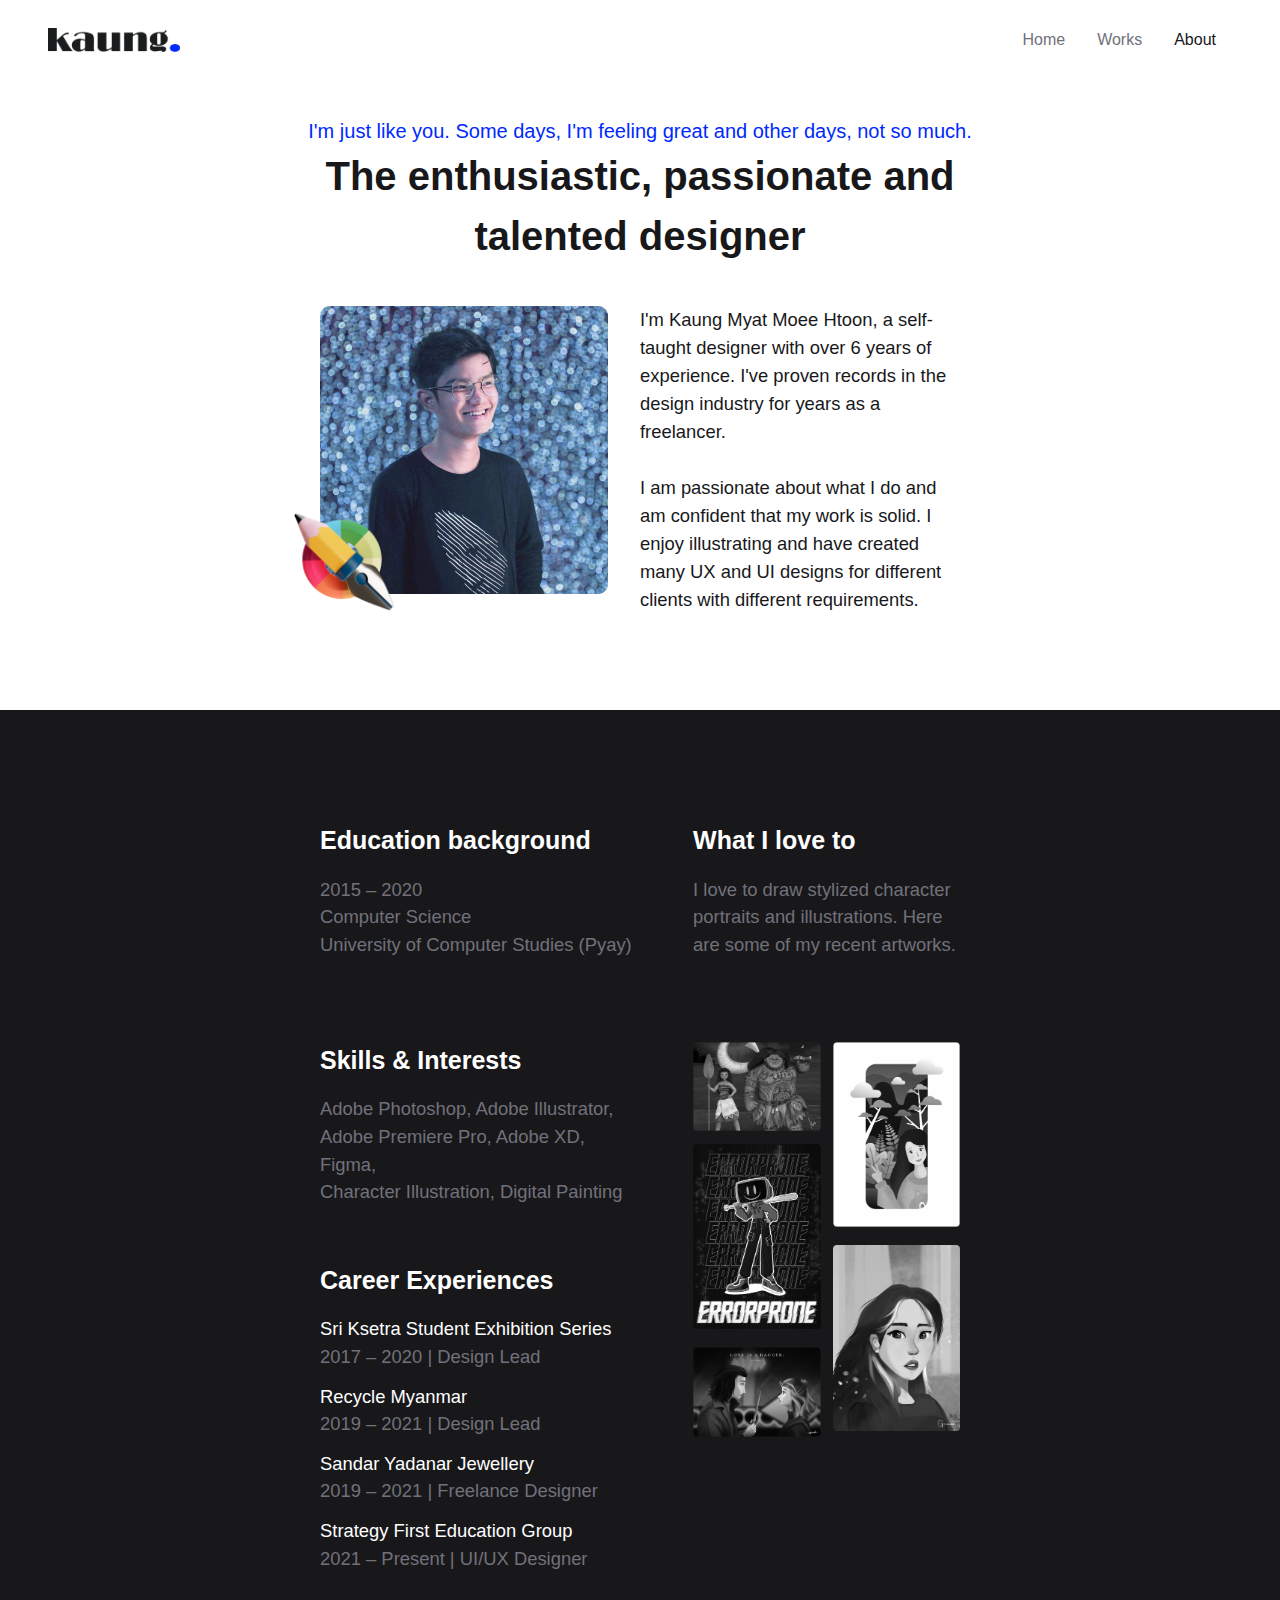
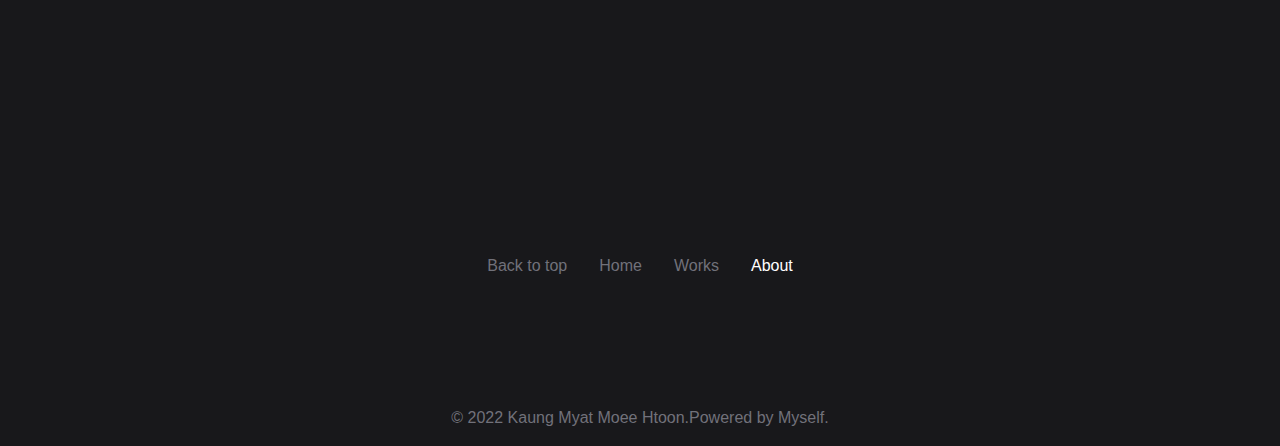
==== about.html @ f598d715 "Public folder" ====
<!DOCTYPE html>
<html lang="en" class="">
<head>
    <meta charset="UTF-8">
    <meta http-equiv="X-UA-Compatible" content="IE=edge">
    <meta name="viewport" content="width=device-width, initial-scale=1.0">
    <title>About</title>
    <link rel="icon" type="image/x-icon" href="./img/favicon.ico">
    <link rel="stylesheet" href="style.css">
    <link rel="stylesheet" href="../tailwind.config.js">
    <link href="https://fonts.cdnfonts.com/css/sf-pro-display" rel="stylesheet">
    <style>
        body{
        font-family: 'SF Pro Display', sans-serif;
        position: absolute;
        margin: 0px;
        /* overflow: hidden; */
        top: 0px;
        bottom: 0px;
        width: 100%;
        
      }
    </style>
</head>
<body>
    <body class="text-zinc-900">
        <div class="relative h-fit">
          
          <!--Navbar-->
          <nav class="px-2 bg-white border-zinc-200 ">
              <div class="container flex flex-wrap items-center justify-between mx-auto pt-3">
                <a href="#" class="flex items-center ml-3 md:ml-10 lg:ml-10"><!--logo-->
                    <img src="./img/Logo.png" class="h-4 mr-3 lg:h-6 md:h-6 sm:h-6" alt="" />
                </a>
                <button id="nav-btn" data-collapse-toggle="navbar-default" type="button" class="inline-flex items-center p-2 ml-3 text-sm text-zinc-500 rounded-lg md:hidden hover:bg-zinc-100 focus:outline-none focus:ring-2 focus:ring-zinc-200" aria-controls="navbar-dropdown" aria-expanded="false">
                    <span class="sr-only">Open main menu</span>
                    <svg class="w-6 h-6" aria-hidden="true" fill="currentColor" viewBox="0 0 20 20" xmlns="http://www.w3.org/2000/svg"><path fill-rule="evenodd" d="M3 5a1 1 0 011-1h12a1 1 0 110 2H4a1 1 0 01-1-1zM3 10a1 1 0 011-1h12a1 1 0 110 2H4a1 1 0 01-1-1zM3 15a1 1 0 011-1h12a1 1 0 110 2H4a1 1 0 01-1-1z" clip-rule="evenodd"></path></svg>
                  </button>
                  <div class="hidden w-full md:block md:w-auto lg:mr-10" id="navbar-default">
                    <ul class="flex flex-col p-4 mt-4 border border-zinc-500 rounded-lg bg-zinc-50 md:flex-row md:space-x-8 md:mt-0 md:text-sm md:font-medium md:border-0 md:bg-white">
                      <li>
                        <a href="./index.html" class="text-base block py-2 pl-3 pr-4 text-zinc-500 hover:bg-zinc-100 rounded md:hover:bg-transparent md:hover:text-blue-700 md:p-0 " aria-current="page">Home</a>
                      </li>
                      <li>
                        <a href="./work.html" class="text-base block py-2 pl-3 pr-4 text-zinc-500 rounded hover:bg-zinc-100 md:hover:bg-transparent md:hover:text-blue-700 md:p-0 ">Works</a>
                      </li>
                      <li>
                        <a href="#" class="text-base block py-2 pl-3 pr-4 text-white bg-blue-700 rounded md:bg-transparent  md:text-zinc-900 md:p-0 ">About</a>
                      </li>
                    </ul>
                  </div>
              </div>
            </nav><!--nav end-->

        <div class="mt-12">
            <div><!--titles-->
                <div class="text-center text-base lg:text-xl w-10/12 lg:w-full mx-auto"><!-- subtitle -->
                    <h4 class="text-[#0029FF]">
                        I'm just like you. Some days, I'm feeling great and other days, not so much.
                    </h4>
                    <h1 class="text-2xl lg:text-5xl font-bold text-zinc-900">
                        The enthusiastic, passionate and<br class="hidden lg:block"> talented designer
                    </h1>
                </div>
            </div>

            <div class="w-[80%] lg:w-1/2 content-center mx-auto max-w-3xl mt-10 relative"> <!--profile container-->
                <div class="flex md:flex-row lg:flex-row flex-col gap-8">
                    <div class=" rounded-lg">
                        <img class="w-72 content-center mx-auto " src="./img/kaungmyatmoeehtoon.png" alt="">
                    </div>
                    <div class="w-full lg:w-1/2 text-[1.15rem] leading-7 my-auto text-zinc-900">
                        <p>I'm Kaung Myat Moee Htoon, a self-taught designer with over 6 years of experience. I've proven records in the design industry for years as a freelancer.<br><br>

                            I am passionate about what I do and am confident that my work is solid. I enjoy illustrating and have created many UX and UI designs for different clients with different requirements.</p>
                    </div>
                </div>
                <img class="w-40 hidden lg:block md:w-32 absolute top-44 md:top-24 lg:top-48 -left-12 lg:-left-10" src="./img/penwheel.png" alt="">
            </div>

            <div class="bg-zinc-900 w-full h-full"><!--container-->
            <div class="w-[80%] lg:w-1/2 mx-auto max-w-3xl mt-24 relative bg-zinc-900 h-full lg:h-[60rem]"><!--about me-->
                <div class="relative top-28 flex flex-col md:grid md:grid-flow-col grid-rows-4 gap-14 h-fit">
                    <div class=" space-y-4 h-fit">
                        <h1 class="text-2xl font-bold text-white">Education background</h1>
                        <p class="text-[1.15rem] text-zinc-500">2015 – 2020<br>
                            Computer Science<br>
                            University of Computer Studies (Pyay)</p>
                    </div>
                    <div class="">
                        <div class="space-y-4 ">
                            <h1 class="text-2xl font-bold text-white">Skills & Interests</h1>
                            <p class="text-[1.15rem] text-zinc-500">
                                Adobe Photoshop, Adobe Illustrator,<br> 
                                Adobe Premiere Pro, Adobe XD, Figma,<br>
                                Character Illustration, Digital Painting
                            </p>
                        </div>
                    </div>
                    <div class=" row-span-2">
                        <div class=" space-y-4">
                            <h1 class="text-2xl font-bold text-white">Career Experiences</h1>
                            <div class="space-y-3">
                                <div>
                                    <h1 class="text-[1.15rem] font-medium text-white">Sri Ksetra Student Exhibition Series</h1>
                                    <p class="text-[1.15rem] text-zinc-500">2017 – 2020 | Design Lead</p>
                                </div>
                                <div>
                                    <h1 class="text-[1.15rem] font-medium text-white">Recycle Myanmar</h1>
                                    <p class="text-[1.15rem] text-zinc-500">2019 – 2021 | Design Lead</p>
                                </div>
                                <div>
                                    <h1 class="text-[1.15rem] font-medium text-white">Sandar Yadanar Jewellery</h1>
                                    <p class="text-[1.15rem] text-zinc-500">2019 – 2021 | Freelance Designer</p>
                                </div>
                                <div>
                                    <h1 class="text-[1.15rem] font-medium text-white">Strategy First Education Group</h1>
                                    <p class="text-[1.15rem] text-zinc-500">2021 – Present | UI/UX Designer</p>
                                </div>
                            </div>
                        </div>
                    </div>
                    <div class=" w-full">
                        <div class="space-y-4">
                            <h1 class="text-2xl font-bold text-white">What I love to</h1>
                            <p class="text-[1.15rem] text-zinc-500">I love to draw stylized character portraits and illustrations.
                                Here are some of my recent artworks.
                            </p>
                        </div>
                    </div>
                    <div class=" row-span-3 h-fit">
                        <div class="grid grid-flow-col grid-rows-4 gap-3">
                            <div class=" h-fit grayscale-0 md:lg:grayscale hover:grayscale-0">
                                <img src="./img/moana.png" alt="">
                            </div>
                            <div class="row-span-2 h-fit grayscale-0 md:lg:grayscale hover:grayscale-0 ">
                                <img src="./img/error.png" alt="">
                            </div>
                            <div class=" h-fit  grayscale-0 md:lg:grayscale hover:grayscale-0">
                                <img src="./img/loki.png" alt="">
                            </div>
                            <div class="row-span-2 h-fit grayscale-0 md:lg:grayscale hover:grayscale-0">
                                <img src="./img/girl.png" alt="">
                            </div>
                            <div class="row-span-2 h-fit  grayscale-0 md:lg:grayscale hover:grayscale-0">
                                <img src="./img/girl2.png" alt="">
                            </div>

                        </div>
                    </div>

                </div>
            </div>
            <div class="container flex flex-wrap items-center justify-between mx-auto lg:mt-10">
                <div class="md:mt-32 hidden w-full md:block md:w-auto mx-auto place-self-center" id="navbar-dropdown"> <!--bottom navbar-->
                    <ul class="flex flex-col p-4 mt-4 md:flex-row md:space-x-8 md:mt-0 md:text-sm md:font-medium md:bg-transparent">
                      <li>
                        <a href="#" id="backtotop" class="text-base block py-2 pl-3 pr-4 text-zinc-500 rounded hover:bg-zinc-100 md:hover:bg-transparent md:hover:text-blue-700 md:p-0 ">Back to top</a>
                      </li>
                      <li>
                        <a href="./index.html" class="text-base block py-2 pl-3 pr-4 text-zinc-500 hover:bg-zinc-100 rounded md:hover:bg-transparent md:hover:text-blue-700 md:p-0 " aria-current="page">Home</a>
                      </li>
                      <li>
                        <a href="./work.html" class="text-base block py-2 pl-3 pr-4 text-zinc-500 rounded hover:bg-zinc-100 md:hover:bg-transparent md:hover:text-blue-700 md:p-0 ">Works</a>
                      </li>
                      <li>
                        <a href="./about.html" class="text-base block py-2 pl-3 pr-4 text-white bg-blue-700 rounded md:bg-transparent  md:text-white md:p-0 ">About</a>
                      </li>
                    </ul>
                  </div>
                </div>
                <div class="text-zinc-500 text-center mt-32 lg:mt-28 h-20 lg:h-10 bg-zinc-900">
                    <p class="">&copy; 2022 Kaung Myat Moee Htoon.<br class="block lg:hidden">Powered by Myself.</p>
                </div>
                
            </div>
            
        </div>
    </div>    

    <script>
        const button = document.querySelector('#nav-btn'); // Hamburger Icon
        const menu = document.querySelector('#navbar-default'); // Menu
    
        button.addEventListener('click', () => {
        menu.classList.toggle('hidden');
        });//mobile nav btn
    
        // back to top button
        let mybutton = document.getElementById("backtotop");
    
        // When the user scrolls down 20px from the top of the document, show the button
        // window.onscroll = function () {
        // scrollFunction();
        // };
    
        // function scrollFunction() {
        // if (
        // document.body.scrollTop > 20 ||
        // document.documentElement.scrollTop > 20
        // ) {
        // mybutton.style.display = "block";
        // } else {
        // mybutton.style.display = "none";
        // }
        // }
        // When the user clicks on the button, scroll to the top of the document
        mybutton.addEventListener("click", backToTop);
    
        function backToTop() {
        document.body.scrollTop = 0;
        document.documentElement.scrollTop = 0;
        }
    </script>
</body>
</html>
---- style.css ----
/*
! tailwindcss v3.2.4 | MIT License | https://tailwindcss.com
*/

/*
1. Prevent padding and border from affecting element width. (https://github.com/mozdevs/cssremedy/issues/4)
2. Allow adding a border to an element by just adding a border-width. (https://github.com/tailwindcss/tailwindcss/pull/116)
*/

*,
::before,
::after {
  box-sizing: border-box;
  /* 1 */
  border-width: 0;
  /* 2 */
  border-style: solid;
  /* 2 */
  border-color: #e5e7eb;
  /* 2 */
}

::before,
::after {
  --tw-content: '';
}

/*
1. Use a consistent sensible line-height in all browsers.
2. Prevent adjustments of font size after orientation changes in iOS.
3. Use a more readable tab size.
4. Use the user's configured `sans` font-family by default.
5. Use the user's configured `sans` font-feature-settings by default.
*/

html {
  line-height: 1.5;
  /* 1 */
  -webkit-text-size-adjust: 100%;
  /* 2 */
  -moz-tab-size: 4;
  /* 3 */
  -o-tab-size: 4;
     tab-size: 4;
  /* 3 */
  font-family: ui-sans-serif, system-ui, -apple-system, BlinkMacSystemFont, "Segoe UI", Roboto, "Helvetica Neue", Arial, "Noto Sans", sans-serif, "Apple Color Emoji", "Segoe UI Emoji", "Segoe UI Symbol", "Noto Color Emoji";
  /* 4 */
  font-feature-settings: normal;
  /* 5 */
}

/*
1. Remove the margin in all browsers.
2. Inherit line-height from `html` so users can set them as a class directly on the `html` element.
*/

body {
  margin: 0;
  /* 1 */
  line-height: inherit;
  /* 2 */
}

/*
1. Add the correct height in Firefox.
2. Correct the inheritance of border color in Firefox. (https://bugzilla.mozilla.org/show_bug.cgi?id=190655)
3. Ensure horizontal rules are visible by default.
*/

hr {
  height: 0;
  /* 1 */
  color: inherit;
  /* 2 */
  border-top-width: 1px;
  /* 3 */
}

/*
Add the correct text decoration in Chrome, Edge, and Safari.
*/

abbr:where([title]) {
  -webkit-text-decoration: underline dotted;
          text-decoration: underline dotted;
}

/*
Remove the default font size and weight for headings.
*/

h1,
h2,
h3,
h4,
h5,
h6 {
  font-size: inherit;
  font-weight: inherit;
}

/*
Reset links to optimize for opt-in styling instead of opt-out.
*/

a {
  color: inherit;
  text-decoration: inherit;
}

/*
Add the correct font weight in Edge and Safari.
*/

b,
strong {
  font-weight: bolder;
}

/*
1. Use the user's configured `mono` font family by default.
2. Correct the odd `em` font sizing in all browsers.
*/

code,
kbd,
samp,
pre {
  font-family: ui-monospace, SFMono-Regular, Menlo, Monaco, Consolas, "Liberation Mono", "Courier New", monospace;
  /* 1 */
  font-size: 1em;
  /* 2 */
}

/*
Add the correct font size in all browsers.
*/

small {
  font-size: 80%;
}

/*
Prevent `sub` and `sup` elements from affecting the line height in all browsers.
*/

sub,
sup {
  font-size: 75%;
  line-height: 0;
  position: relative;
  vertical-align: baseline;
}

sub {
  bottom: -0.25em;
}

sup {
  top: -0.5em;
}

/*
1. Remove text indentation from table contents in Chrome and Safari. (https://bugs.chromium.org/p/chromium/issues/detail?id=999088, https://bugs.webkit.org/show_bug.cgi?id=201297)
2. Correct table border color inheritance in all Chrome and Safari. (https://bugs.chromium.org/p/chromium/issues/detail?id=935729, https://bugs.webkit.org/show_bug.cgi?id=195016)
3. Remove gaps between table borders by default.
*/

table {
  text-indent: 0;
  /* 1 */
  border-color: inherit;
  /* 2 */
  border-collapse: collapse;
  /* 3 */
}

/*
1. Change the font styles in all browsers.
2. Remove the margin in Firefox and Safari.
3. Remove default padding in all browsers.
*/

button,
input,
optgroup,
select,
textarea {
  font-family: inherit;
  /* 1 */
  font-size: 100%;
  /* 1 */
  font-weight: inherit;
  /* 1 */
  line-height: inherit;
  /* 1 */
  color: inherit;
  /* 1 */
  margin: 0;
  /* 2 */
  padding: 0;
  /* 3 */
}

/*
Remove the inheritance of text transform in Edge and Firefox.
*/

button,
select {
  text-transform: none;
}

/*
1. Correct the inability to style clickable types in iOS and Safari.
2. Remove default button styles.
*/

button,
[type='button'],
[type='reset'],
[type='submit'] {
  -webkit-appearance: button;
  /* 1 */
  background-color: transparent;
  /* 2 */
  background-image: none;
  /* 2 */
}

/*
Use the modern Firefox focus style for all focusable elements.
*/

:-moz-focusring {
  outline: auto;
}

/*
Remove the additional `:invalid` styles in Firefox. (https://github.com/mozilla/gecko-dev/blob/2f9eacd9d3d995c937b4251a5557d95d494c9be1/layout/style/res/forms.css#L728-L737)
*/

:-moz-ui-invalid {
  box-shadow: none;
}

/*
Add the correct vertical alignment in Chrome and Firefox.
*/

progress {
  vertical-align: baseline;
}

/*
Correct the cursor style of increment and decrement buttons in Safari.
*/

::-webkit-inner-spin-button,
::-webkit-outer-spin-button {
  height: auto;
}

/*
1. Correct the odd appearance in Chrome and Safari.
2. Correct the outline style in Safari.
*/

[type='search'] {
  -webkit-appearance: textfield;
  /* 1 */
  outline-offset: -2px;
  /* 2 */
}

/*
Remove the inner padding in Chrome and Safari on macOS.
*/

::-webkit-search-decoration {
  -webkit-appearance: none;
}

/*
1. Correct the inability to style clickable types in iOS and Safari.
2. Change font properties to `inherit` in Safari.
*/

::-webkit-file-upload-button {
  -webkit-appearance: button;
  /* 1 */
  font: inherit;
  /* 2 */
}

/*
Add the correct display in Chrome and Safari.
*/

summary {
  display: list-item;
}

/*
Removes the default spacing and border for appropriate elements.
*/

blockquote,
dl,
dd,
h1,
h2,
h3,
h4,
h5,
h6,
hr,
figure,
p,
pre {
  margin: 0;
}

fieldset {
  margin: 0;
  padding: 0;
}

legend {
  padding: 0;
}

ol,
ul,
menu {
  list-style: none;
  margin: 0;
  padding: 0;
}

/*
Prevent resizing textareas horizontally by default.
*/

textarea {
  resize: vertical;
}

/*
1. Reset the default placeholder opacity in Firefox. (https://github.com/tailwindlabs/tailwindcss/issues/3300)
2. Set the default placeholder color to the user's configured gray 400 color.
*/

input::-moz-placeholder, textarea::-moz-placeholder {
  opacity: 1;
  /* 1 */
  color: #9ca3af;
  /* 2 */
}

input::placeholder,
textarea::placeholder {
  opacity: 1;
  /* 1 */
  color: #9ca3af;
  /* 2 */
}

/*
Set the default cursor for buttons.
*/

button,
[role="button"] {
  cursor: pointer;
}

/*
Make sure disabled buttons don't get the pointer cursor.
*/

:disabled {
  cursor: default;
}

/*
1. Make replaced elements `display: block` by default. (https://github.com/mozdevs/cssremedy/issues/14)
2. Add `vertical-align: middle` to align replaced elements more sensibly by default. (https://github.com/jensimmons/cssremedy/issues/14#issuecomment-634934210)
   This can trigger a poorly considered lint error in some tools but is included by design.
*/

img,
svg,
video,
canvas,
audio,
iframe,
embed,
object {
  display: block;
  /* 1 */
  vertical-align: middle;
  /* 2 */
}

/*
Constrain images and videos to the parent width and preserve their intrinsic aspect ratio. (https://github.com/mozdevs/cssremedy/issues/14)
*/

img,
video {
  max-width: 100%;
  height: auto;
}

/* Make elements with the HTML hidden attribute stay hidden by default */

[hidden] {
  display: none;
}

*, ::before, ::after {
  --tw-border-spacing-x: 0;
  --tw-border-spacing-y: 0;
  --tw-translate-x: 0;
  --tw-translate-y: 0;
  --tw-rotate: 0;
  --tw-skew-x: 0;
  --tw-skew-y: 0;
  --tw-scale-x: 1;
  --tw-scale-y: 1;
  --tw-pan-x:  ;
  --tw-pan-y:  ;
  --tw-pinch-zoom:  ;
  --tw-scroll-snap-strictness: proximity;
  --tw-ordinal:  ;
  --tw-slashed-zero:  ;
  --tw-numeric-figure:  ;
  --tw-numeric-spacing:  ;
  --tw-numeric-fraction:  ;
  --tw-ring-inset:  ;
  --tw-ring-offset-width: 0px;
  --tw-ring-offset-color: #fff;
  --tw-ring-color: rgb(59 130 246 / 0.5);
  --tw-ring-offset-shadow: 0 0 #0000;
  --tw-ring-shadow: 0 0 #0000;
  --tw-shadow: 0 0 #0000;
  --tw-shadow-colored: 0 0 #0000;
  --tw-blur:  ;
  --tw-brightness:  ;
  --tw-contrast:  ;
  --tw-grayscale:  ;
  --tw-hue-rotate:  ;
  --tw-invert:  ;
  --tw-saturate:  ;
  --tw-sepia:  ;
  --tw-drop-shadow:  ;
  --tw-backdrop-blur:  ;
  --tw-backdrop-brightness:  ;
  --tw-backdrop-contrast:  ;
  --tw-backdrop-grayscale:  ;
  --tw-backdrop-hue-rotate:  ;
  --tw-backdrop-invert:  ;
  --tw-backdrop-opacity:  ;
  --tw-backdrop-saturate:  ;
  --tw-backdrop-sepia:  ;
}

::backdrop {
  --tw-border-spacing-x: 0;
  --tw-border-spacing-y: 0;
  --tw-translate-x: 0;
  --tw-translate-y: 0;
  --tw-rotate: 0;
  --tw-skew-x: 0;
  --tw-skew-y: 0;
  --tw-scale-x: 1;
  --tw-scale-y: 1;
  --tw-pan-x:  ;
  --tw-pan-y:  ;
  --tw-pinch-zoom:  ;
  --tw-scroll-snap-strictness: proximity;
  --tw-ordinal:  ;
  --tw-slashed-zero:  ;
  --tw-numeric-figure:  ;
  --tw-numeric-spacing:  ;
  --tw-numeric-fraction:  ;
  --tw-ring-inset:  ;
  --tw-ring-offset-width: 0px;
  --tw-ring-offset-color: #fff;
  --tw-ring-color: rgb(59 130 246 / 0.5);
  --tw-ring-offset-shadow: 0 0 #0000;
  --tw-ring-shadow: 0 0 #0000;
  --tw-shadow: 0 0 #0000;
  --tw-shadow-colored: 0 0 #0000;
  --tw-blur:  ;
  --tw-brightness:  ;
  --tw-contrast:  ;
  --tw-grayscale:  ;
  --tw-hue-rotate:  ;
  --tw-invert:  ;
  --tw-saturate:  ;
  --tw-sepia:  ;
  --tw-drop-shadow:  ;
  --tw-backdrop-blur:  ;
  --tw-backdrop-brightness:  ;
  --tw-backdrop-contrast:  ;
  --tw-backdrop-grayscale:  ;
  --tw-backdrop-hue-rotate:  ;
  --tw-backdrop-invert:  ;
  --tw-backdrop-opacity:  ;
  --tw-backdrop-saturate:  ;
  --tw-backdrop-sepia:  ;
}

.container {
  width: 100%;
}

@media (min-width: 280px) {
  .container {
    max-width: 280px;
  }
}

@media (min-width: 380px) {
  .container {
    max-width: 380px;
  }
}

@media (min-width: 712px) {
  .container {
    max-width: 712px;
  }
}

@media (min-width: 1024px) {
  .container {
    max-width: 1024px;
  }
}

@media (min-width: 1280px) {
  .container {
    max-width: 1280px;
  }
}

@media (min-width: 1536px) {
  .container {
    max-width: 1536px;
  }
}

.sr-only {
  position: absolute;
  width: 1px;
  height: 1px;
  padding: 0;
  margin: -1px;
  overflow: hidden;
  clip: rect(0, 0, 0, 0);
  white-space: nowrap;
  border-width: 0;
}

.absolute {
  position: absolute;
}

.relative {
  position: relative;
}

.top-44 {
  top: 11rem;
}

.-left-12 {
  left: -3rem;
}

.top-28 {
  top: 7rem;
}

.top-10 {
  top: 2.5rem;
}

.right-0 {
  right: 0px;
}

.left-1\/2 {
  left: 50%;
}

.top-1\/2 {
  top: 50%;
}

.top-64 {
  top: 16rem;
}

.-left-14 {
  left: -3.5rem;
}

.z-10 {
  z-index: 10;
}

.col-span-2 {
  grid-column: span 2 / span 2;
}

.row-span-2 {
  grid-row: span 2 / span 2;
}

.row-span-3 {
  grid-row: span 3 / span 3;
}

.row-span-4 {
  grid-row: span 4 / span 4;
}

.mx-auto {
  margin-left: auto;
  margin-right: auto;
}

.my-auto {
  margin-top: auto;
  margin-bottom: auto;
}

.ml-3 {
  margin-left: 0.75rem;
}

.mr-3 {
  margin-right: 0.75rem;
}

.mt-4 {
  margin-top: 1rem;
}

.mt-12 {
  margin-top: 3rem;
}

.mt-10 {
  margin-top: 2.5rem;
}

.mt-24 {
  margin-top: 6rem;
}

.mt-32 {
  margin-top: 8rem;
}

.mt-16 {
  margin-top: 4rem;
}

.mt-0 {
  margin-top: 0px;
}

.-mt-10 {
  margin-top: -2.5rem;
}

.mt-40 {
  margin-top: 10rem;
}

.mt-2 {
  margin-top: 0.5rem;
}

.mt-48 {
  margin-top: 12rem;
}

.mt-28 {
  margin-top: 7rem;
}

.block {
  display: block;
}

.inline-block {
  display: inline-block;
}

.flex {
  display: flex;
}

.inline-flex {
  display: inline-flex;
}

.grid {
  display: grid;
}

.hidden {
  display: none;
}

.h-fit {
  height: -moz-fit-content;
  height: fit-content;
}

.h-4 {
  height: 1rem;
}

.h-6 {
  height: 1.5rem;
}

.h-full {
  height: 100%;
}

.h-20 {
  height: 5rem;
}

.h-32 {
  height: 8rem;
}

.h-10 {
  height: 2.5rem;
}

.w-6 {
  width: 1.5rem;
}

.w-full {
  width: 100%;
}

.w-10\/12 {
  width: 83.333333%;
}

.w-\[80\%\] {
  width: 80%;
}

.w-72 {
  width: 18rem;
}

.w-40 {
  width: 10rem;
}

.w-32 {
  width: 8rem;
}

.w-44 {
  width: 11rem;
}

.w-\[4\.5rem\] {
  width: 4.5rem;
}

.max-w-3xl {
  max-width: 48rem;
}

.-translate-x-1\/2 {
  --tw-translate-x: -50%;
  transform: translate(var(--tw-translate-x), var(--tw-translate-y)) rotate(var(--tw-rotate)) skewX(var(--tw-skew-x)) skewY(var(--tw-skew-y)) scaleX(var(--tw-scale-x)) scaleY(var(--tw-scale-y));
}

.-translate-y-1\/2 {
  --tw-translate-y: -50%;
  transform: translate(var(--tw-translate-x), var(--tw-translate-y)) rotate(var(--tw-rotate)) skewX(var(--tw-skew-x)) skewY(var(--tw-skew-y)) scaleX(var(--tw-scale-x)) scaleY(var(--tw-scale-y));
}

.transform {
  transform: translate(var(--tw-translate-x), var(--tw-translate-y)) rotate(var(--tw-rotate)) skewX(var(--tw-skew-x)) skewY(var(--tw-skew-y)) scaleX(var(--tw-scale-x)) scaleY(var(--tw-scale-y));
}

@keyframes bounce {
  0%, 100% {
    transform: translateY(-25%);
    animation-timing-function: cubic-bezier(0.8,0,1,1);
  }

  50% {
    transform: none;
    animation-timing-function: cubic-bezier(0,0,0.2,1);
  }
}

.animate-bounce {
  animation: bounce 1s infinite;
}

.animate-none {
  animation: none;
}

.grid-flow-col {
  grid-auto-flow: column;
}

.grid-cols-2 {
  grid-template-columns: repeat(2, minmax(0, 1fr));
}

.grid-rows-4 {
  grid-template-rows: repeat(4, minmax(0, 1fr));
}

.grid-rows-5 {
  grid-template-rows: repeat(5, minmax(0, 1fr));
}

.flex-col {
  flex-direction: column;
}

.flex-wrap {
  flex-wrap: wrap;
}

.content-center {
  align-content: center;
}

.items-center {
  align-items: center;
}

.justify-between {
  justify-content: space-between;
}

.gap-8 {
  gap: 2rem;
}

.gap-14 {
  gap: 3.5rem;
}

.gap-3 {
  gap: 0.75rem;
}

.gap-4 {
  gap: 1rem;
}

.gap-6 {
  gap: 1.5rem;
}

.space-y-4 > :not([hidden]) ~ :not([hidden]) {
  --tw-space-y-reverse: 0;
  margin-top: calc(1rem * calc(1 - var(--tw-space-y-reverse)));
  margin-bottom: calc(1rem * var(--tw-space-y-reverse));
}

.space-y-3 > :not([hidden]) ~ :not([hidden]) {
  --tw-space-y-reverse: 0;
  margin-top: calc(0.75rem * calc(1 - var(--tw-space-y-reverse)));
  margin-bottom: calc(0.75rem * var(--tw-space-y-reverse));
}

.space-x-12 > :not([hidden]) ~ :not([hidden]) {
  --tw-space-x-reverse: 0;
  margin-right: calc(3rem * var(--tw-space-x-reverse));
  margin-left: calc(3rem * calc(1 - var(--tw-space-x-reverse)));
}

.space-x-7 > :not([hidden]) ~ :not([hidden]) {
  --tw-space-x-reverse: 0;
  margin-right: calc(1.75rem * var(--tw-space-x-reverse));
  margin-left: calc(1.75rem * calc(1 - var(--tw-space-x-reverse)));
}

.space-x-0 > :not([hidden]) ~ :not([hidden]) {
  --tw-space-x-reverse: 0;
  margin-right: calc(0px * var(--tw-space-x-reverse));
  margin-left: calc(0px * calc(1 - var(--tw-space-x-reverse)));
}

.space-y-10 > :not([hidden]) ~ :not([hidden]) {
  --tw-space-y-reverse: 0;
  margin-top: calc(2.5rem * calc(1 - var(--tw-space-y-reverse)));
  margin-bottom: calc(2.5rem * var(--tw-space-y-reverse));
}

.space-y-7 > :not([hidden]) ~ :not([hidden]) {
  --tw-space-y-reverse: 0;
  margin-top: calc(1.75rem * calc(1 - var(--tw-space-y-reverse)));
  margin-bottom: calc(1.75rem * var(--tw-space-y-reverse));
}

.place-self-center {
  place-self: center;
}

.overflow-hidden {
  overflow: hidden;
}

.overflow-x-hidden {
  overflow-x: hidden;
}

.whitespace-nowrap {
  white-space: nowrap;
}

.rounded-lg {
  border-radius: 0.5rem;
}

.rounded {
  border-radius: 0.25rem;
}

.rounded-md {
  border-radius: 0.375rem;
}

.border {
  border-width: 1px;
}

.border-zinc-200 {
  --tw-border-opacity: 1;
  border-color: rgb(228 228 231 / var(--tw-border-opacity));
}

.border-zinc-500 {
  --tw-border-opacity: 1;
  border-color: rgb(113 113 122 / var(--tw-border-opacity));
}

.bg-white {
  --tw-bg-opacity: 1;
  background-color: rgb(255 255 255 / var(--tw-bg-opacity));
}

.bg-zinc-50 {
  --tw-bg-opacity: 1;
  background-color: rgb(250 250 250 / var(--tw-bg-opacity));
}

.bg-blue-700 {
  --tw-bg-opacity: 1;
  background-color: rgb(29 78 216 / var(--tw-bg-opacity));
}

.bg-zinc-900 {
  --tw-bg-opacity: 1;
  background-color: rgb(24 24 27 / var(--tw-bg-opacity));
}

.bg-\[\#F4F4F4\] {
  --tw-bg-opacity: 1;
  background-color: rgb(244 244 244 / var(--tw-bg-opacity));
}

.p-2 {
  padding: 0.5rem;
}

.p-4 {
  padding: 1rem;
}

.px-2 {
  padding-left: 0.5rem;
  padding-right: 0.5rem;
}

.py-2 {
  padding-top: 0.5rem;
  padding-bottom: 0.5rem;
}

.px-5 {
  padding-left: 1.25rem;
  padding-right: 1.25rem;
}

.py-3 {
  padding-top: 0.75rem;
  padding-bottom: 0.75rem;
}

.pt-3 {
  padding-top: 0.75rem;
}

.pl-3 {
  padding-left: 0.75rem;
}

.pr-4 {
  padding-right: 1rem;
}

.pb-5 {
  padding-bottom: 1.25rem;
}

.text-center {
  text-align: center;
}

.text-sm {
  font-size: 0.8rem;
}

.text-base {
  font-size: 1rem;
}

.text-2xl {
  font-size: 1.563rem;
}

.text-\[1\.15rem\] {
  font-size: 1.15rem;
}

.text-5xl {
  font-size: 2.5rem;
}

.text-3xl {
  font-size: 1.953rem;
}

.font-bold {
  font-weight: 700;
}

.font-medium {
  font-weight: 500;
}

.font-black {
  font-weight: 900;
}

.font-normal {
  font-weight: 400;
}

.leading-7 {
  line-height: 1.75rem;
}

.leading-\[2rem\] {
  line-height: 2rem;
}

.text-zinc-900 {
  --tw-text-opacity: 1;
  color: rgb(24 24 27 / var(--tw-text-opacity));
}

.text-zinc-500 {
  --tw-text-opacity: 1;
  color: rgb(113 113 122 / var(--tw-text-opacity));
}

.text-white {
  --tw-text-opacity: 1;
  color: rgb(255 255 255 / var(--tw-text-opacity));
}

.text-\[\#0029FF\] {
  --tw-text-opacity: 1;
  color: rgb(0 41 255 / var(--tw-text-opacity));
}

.text-\[\#e9e9e9\] {
  --tw-text-opacity: 1;
  color: rgb(233 233 233 / var(--tw-text-opacity));
}

.grayscale-0 {
  --tw-grayscale: grayscale(0);
  filter: var(--tw-blur) var(--tw-brightness) var(--tw-contrast) var(--tw-grayscale) var(--tw-hue-rotate) var(--tw-invert) var(--tw-saturate) var(--tw-sepia) var(--tw-drop-shadow);
}

.transition-all {
  transition-property: all;
  transition-timing-function: cubic-bezier(0.4, 0, 0.2, 1);
  transition-duration: 150ms;
}

.will-change-transform {
  will-change: transform;
}

.text-stroke-zinc-900 {
  -webkit-text-stroke-color: #18181b;
}

.text-stroke-0 {
  -webkit-text-stroke-width: 0;
}

.paint-sfm-paintOrder {
  paint-order: stroke fill markers;
}

.before\:absolute::before {
  content: var(--tw-content);
  position: absolute;
}

.before\:-inset-1::before {
  content: var(--tw-content);
  top: -0.25rem;
  right: -0.25rem;
  bottom: -0.25rem;
  left: -0.25rem;
}

.before\:block::before {
  content: var(--tw-content);
  display: block;
}

.before\:skew-y-3::before {
  content: var(--tw-content);
  --tw-skew-y: 3deg;
  transform: translate(var(--tw-translate-x), var(--tw-translate-y)) rotate(var(--tw-rotate)) skewX(var(--tw-skew-x)) skewY(var(--tw-skew-y)) scaleX(var(--tw-scale-x)) scaleY(var(--tw-scale-y));
}

.before\:bg-\[\#0029FF\]::before {
  content: var(--tw-content);
  --tw-bg-opacity: 1;
  background-color: rgb(0 41 255 / var(--tw-bg-opacity));
}

.hover\:scale-110:hover {
  --tw-scale-x: 1.1;
  --tw-scale-y: 1.1;
  transform: translate(var(--tw-translate-x), var(--tw-translate-y)) rotate(var(--tw-rotate)) skewX(var(--tw-skew-x)) skewY(var(--tw-skew-y)) scaleX(var(--tw-scale-x)) scaleY(var(--tw-scale-y));
}

.hover\:bg-zinc-100:hover {
  --tw-bg-opacity: 1;
  background-color: rgb(244 244 245 / var(--tw-bg-opacity));
}

.hover\:bg-zinc-900:hover {
  --tw-bg-opacity: 1;
  background-color: rgb(24 24 27 / var(--tw-bg-opacity));
}

.hover\:grayscale-0:hover {
  --tw-grayscale: grayscale(0);
  filter: var(--tw-blur) var(--tw-brightness) var(--tw-contrast) var(--tw-grayscale) var(--tw-hue-rotate) var(--tw-invert) var(--tw-saturate) var(--tw-sepia) var(--tw-drop-shadow);
}

.focus\:outline-none:focus {
  outline: 2px solid transparent;
  outline-offset: 2px;
}

.focus\:ring-2:focus {
  --tw-ring-offset-shadow: var(--tw-ring-inset) 0 0 0 var(--tw-ring-offset-width) var(--tw-ring-offset-color);
  --tw-ring-shadow: var(--tw-ring-inset) 0 0 0 calc(2px + var(--tw-ring-offset-width)) var(--tw-ring-color);
  box-shadow: var(--tw-ring-offset-shadow), var(--tw-ring-shadow), var(--tw-shadow, 0 0 #0000);
}

.focus\:ring-4:focus {
  --tw-ring-offset-shadow: var(--tw-ring-inset) 0 0 0 var(--tw-ring-offset-width) var(--tw-ring-offset-color);
  --tw-ring-shadow: var(--tw-ring-inset) 0 0 0 calc(4px + var(--tw-ring-offset-width)) var(--tw-ring-color);
  box-shadow: var(--tw-ring-offset-shadow), var(--tw-ring-shadow), var(--tw-shadow, 0 0 #0000);
}

.focus\:ring-zinc-200:focus {
  --tw-ring-opacity: 1;
  --tw-ring-color: rgb(228 228 231 / var(--tw-ring-opacity));
}

.focus\:ring-zinc-300:focus {
  --tw-ring-opacity: 1;
  --tw-ring-color: rgb(212 212 216 / var(--tw-ring-opacity));
}

.group:hover .group-hover\:hidden {
  display: none;
}

@media (min-width: 380px) {
  .sm\:h-6 {
    height: 1.5rem;
  }

  .sm\:w-48 {
    width: 12rem;
  }
}

@media (min-width: 712px) {
  .md\:top-24 {
    top: 6rem;
  }

  .md\:ml-10 {
    margin-left: 2.5rem;
  }

  .md\:mt-0 {
    margin-top: 0px;
  }

  .md\:mt-32 {
    margin-top: 8rem;
  }

  .md\:block {
    display: block;
  }

  .md\:grid {
    display: grid;
  }

  .md\:hidden {
    display: none;
  }

  .md\:h-6 {
    height: 1.5rem;
  }

  .md\:w-auto {
    width: auto;
  }

  .md\:w-32 {
    width: 8rem;
  }

  .md\:w-1\/2 {
    width: 50%;
  }

  .md\:grid-flow-col {
    grid-auto-flow: column;
  }

  .md\:flex-row {
    flex-direction: row;
  }

  .md\:space-x-8 > :not([hidden]) ~ :not([hidden]) {
    --tw-space-x-reverse: 0;
    margin-right: calc(2rem * var(--tw-space-x-reverse));
    margin-left: calc(2rem * calc(1 - var(--tw-space-x-reverse)));
  }

  .md\:border-0 {
    border-width: 0;
  }

  .md\:bg-white {
    --tw-bg-opacity: 1;
    background-color: rgb(255 255 255 / var(--tw-bg-opacity));
  }

  .md\:bg-transparent {
    background-color: transparent;
  }

  .md\:p-0 {
    padding: 0px;
  }

  .md\:text-sm {
    font-size: 0.8rem;
  }

  .md\:font-medium {
    font-weight: 500;
  }

  .md\:text-zinc-900 {
    --tw-text-opacity: 1;
    color: rgb(24 24 27 / var(--tw-text-opacity));
  }

  .md\:text-white {
    --tw-text-opacity: 1;
    color: rgb(255 255 255 / var(--tw-text-opacity));
  }

  .md\:hover\:bg-transparent:hover {
    background-color: transparent;
  }

  .md\:hover\:text-blue-700:hover {
    --tw-text-opacity: 1;
    color: rgb(29 78 216 / var(--tw-text-opacity));
  }

  @media (min-width: 1024px) {
    .md\:lg\:grayscale {
      --tw-grayscale: grayscale(100%);
      filter: var(--tw-blur) var(--tw-brightness) var(--tw-contrast) var(--tw-grayscale) var(--tw-hue-rotate) var(--tw-invert) var(--tw-saturate) var(--tw-sepia) var(--tw-drop-shadow);
    }
  }
}

@media (min-width: 1024px) {
  .lg\:absolute {
    position: absolute;
  }

  .lg\:top-48 {
    top: 12rem;
  }

  .lg\:-left-10 {
    left: -2.5rem;
  }

  .lg\:top-16 {
    top: 4rem;
  }

  .lg\:top-44 {
    top: 11rem;
  }

  .lg\:ml-10 {
    margin-left: 2.5rem;
  }

  .lg\:mr-10 {
    margin-right: 2.5rem;
  }

  .lg\:mt-10 {
    margin-top: 2.5rem;
  }

  .lg\:mt-28 {
    margin-top: 7rem;
  }

  .lg\:mt-1 {
    margin-top: 0.25rem;
  }

  .lg\:mr-56 {
    margin-right: 14rem;
  }

  .lg\:-mt-5 {
    margin-top: -1.25rem;
  }

  .lg\:mt-\[27rem\] {
    margin-top: 27rem;
  }

  .lg\:block {
    display: block;
  }

  .lg\:inline-block {
    display: inline-block;
  }

  .lg\:grid {
    display: grid;
  }

  .lg\:hidden {
    display: none;
  }

  .lg\:h-6 {
    height: 1.5rem;
  }

  .lg\:h-\[60rem\] {
    height: 60rem;
  }

  .lg\:h-10 {
    height: 2.5rem;
  }

  .lg\:h-80 {
    height: 20rem;
  }

  .lg\:h-full {
    height: 100%;
  }

  .lg\:w-full {
    width: 100%;
  }

  .lg\:w-1\/2 {
    width: 50%;
  }

  .lg\:w-64 {
    width: 16rem;
  }

  .lg\:animate-none {
    animation: none;
  }

  @keyframes marqux {
    0% {
      transform: translateX(-50%);
    }

    50% {
      transform: translateX(0%);
    }
  }

  .lg\:animate-marqux {
    animation: marqux 90s linear infinite;
  }

  @keyframes marqvd {
    0% {
      transform: translateX(0%);
    }

    50% {
      transform: translateX(-50%);
    }
  }

  .lg\:animate-marqvd {
    animation: marqvd 90s linear infinite;
  }

  .lg\:flex-row {
    flex-direction: row;
  }

  .lg\:space-y-44 > :not([hidden]) ~ :not([hidden]) {
    --tw-space-y-reverse: 0;
    margin-top: calc(11rem * calc(1 - var(--tw-space-y-reverse)));
    margin-bottom: calc(11rem * var(--tw-space-y-reverse));
  }

  .lg\:text-xl {
    font-size: 1.25rem;
  }

  .lg\:text-5xl {
    font-size: 2.5rem;
  }

  .lg\:text-9xl {
    font-size: 10rem;
  }

  .lg\:text-6xl {
    font-size: 4rem;
  }

  .lg\:font-bold {
    font-weight: 700;
  }

  .lg\:leading-\[5rem\] {
    line-height: 5rem;
  }
}
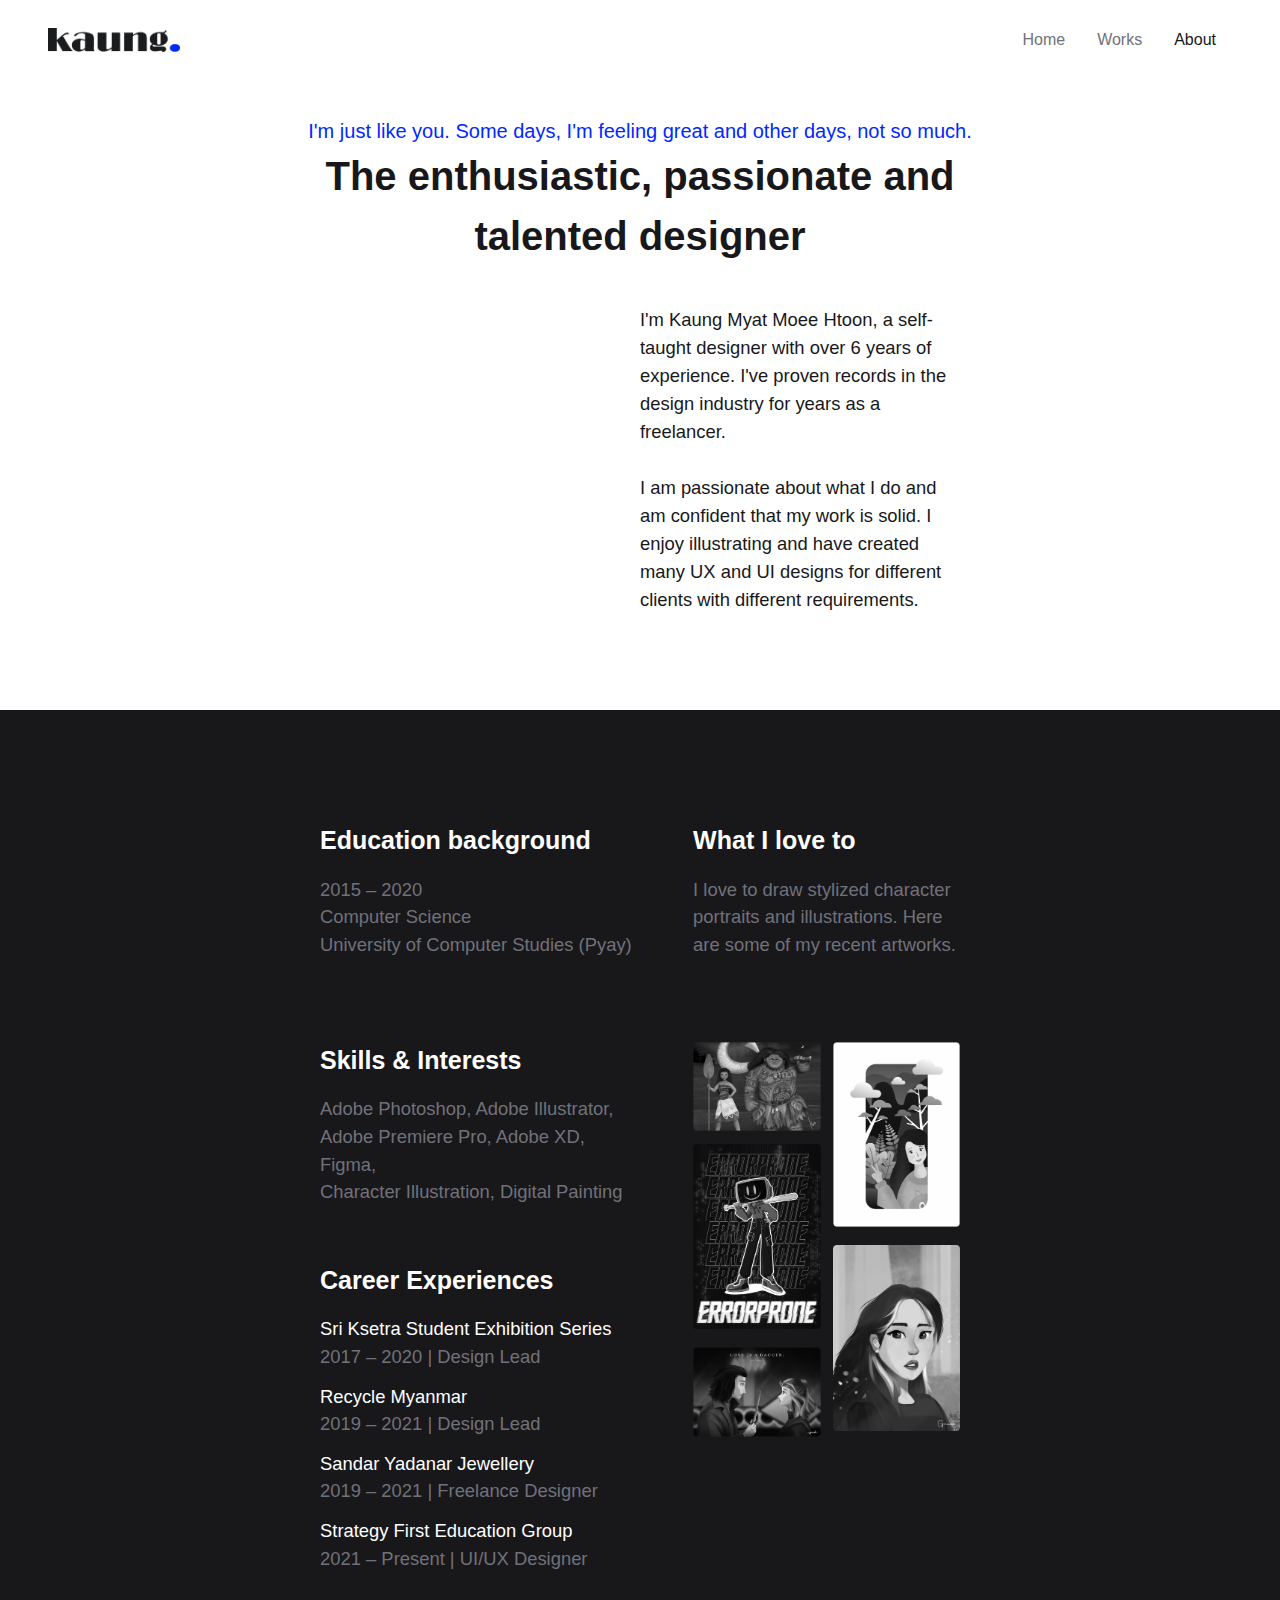
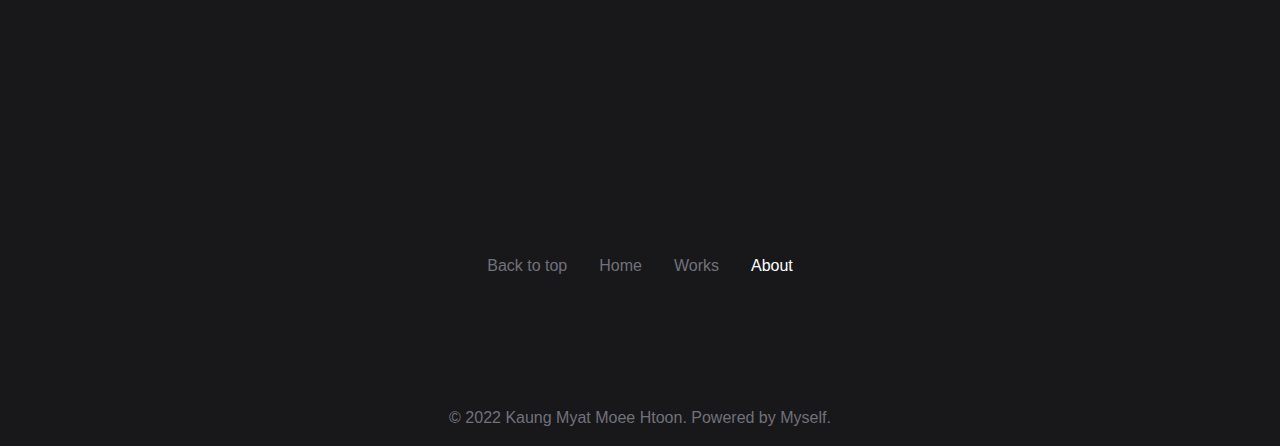
==== commit 000782e9: "animate on scroll" ====
--- a/about.html
+++ b/about.html
@@ -9,6 +9,7 @@
     <link rel="stylesheet" href="style.css">
     <link rel="stylesheet" href="../tailwind.config.js">
     <link href="https://fonts.cdnfonts.com/css/sf-pro-display" rel="stylesheet">
+    <link href="https://unpkg.com/aos@2.3.1/dist/aos.css" rel="stylesheet">
     <style>
         body{
         font-family: 'SF Pro Display', sans-serif;
@@ -29,7 +30,7 @@
           <!--Navbar-->
           <nav class="px-2 bg-white border-zinc-200 ">
               <div class="container flex flex-wrap items-center justify-between mx-auto pt-3">
-                <a href="#" class="flex items-center ml-3 md:ml-10 lg:ml-10"><!--logo-->
+                <a href="./index" class="flex items-center ml-3 md:ml-10 lg:ml-10"><!--logo-->
                     <img src="./img/Logo.png" class="h-4 mr-3 lg:h-6 md:h-6 sm:h-6" alt="" />
                 </a>
                 <button id="nav-btn" data-collapse-toggle="navbar-default" type="button" class="inline-flex items-center p-2 ml-3 text-sm text-zinc-500 rounded-lg md:hidden hover:bg-zinc-100 focus:outline-none focus:ring-2 focus:ring-zinc-200" aria-controls="navbar-dropdown" aria-expanded="false">
@@ -39,10 +40,10 @@
                   <div class="hidden w-full md:block md:w-auto lg:mr-10" id="navbar-default">
                     <ul class="flex flex-col p-4 mt-4 border border-zinc-500 rounded-lg bg-zinc-50 md:flex-row md:space-x-8 md:mt-0 md:text-sm md:font-medium md:border-0 md:bg-white">
                       <li>
-                        <a href="./index.html" class="text-base block py-2 pl-3 pr-4 text-zinc-500 hover:bg-zinc-100 rounded md:hover:bg-transparent md:hover:text-blue-700 md:p-0 " aria-current="page">Home</a>
-                      </li>
-                      <li>
-                        <a href="./work.html" class="text-base block py-2 pl-3 pr-4 text-zinc-500 rounded hover:bg-zinc-100 md:hover:bg-transparent md:hover:text-blue-700 md:p-0 ">Works</a>
+                        <a href="./index" class="text-base block py-2 pl-3 pr-4 text-zinc-500 hover:bg-zinc-100 rounded md:hover:bg-transparent md:hover:text-blue-700 md:p-0 " aria-current="page">Home</a>
+                      </li>
+                      <li>
+                        <a href="./work" class="text-base block py-2 pl-3 pr-4 text-zinc-500 rounded hover:bg-zinc-100 md:hover:bg-transparent md:hover:text-blue-700 md:p-0 ">Works</a>
                       </li>
                       <li>
                         <a href="#" class="text-base block py-2 pl-3 pr-4 text-white bg-blue-700 rounded md:bg-transparent  md:text-zinc-900 md:p-0 ">About</a>
@@ -66,8 +67,8 @@
 
             <div class="w-[80%] lg:w-1/2 content-center mx-auto max-w-3xl mt-10 relative"> <!--profile container-->
                 <div class="flex md:flex-row lg:flex-row flex-col gap-8">
-                    <div class=" rounded-lg">
-                        <img class="w-72 content-center mx-auto " src="./img/kaungmyatmoeehtoon.png" alt="">
+                    <div onmouseover="changeImg()" class="rounded-lg">
+                        <img id="profileimg" class=" w-72 content-center mx-auto " src="./img/kaungmyatmoeehtoon_avatar.png" alt="">
                     </div>
                     <div class="w-full lg:w-1/2 text-[1.15rem] leading-7 my-auto text-zinc-900">
                         <p>I'm Kaung Myat Moee Htoon, a self-taught designer with over 6 years of experience. I've proven records in the design industry for years as a freelancer.<br><br>
@@ -75,11 +76,11 @@
                             I am passionate about what I do and am confident that my work is solid. I enjoy illustrating and have created many UX and UI designs for different clients with different requirements.</p>
                     </div>
                 </div>
-                <img class="w-40 hidden lg:block md:w-32 absolute top-44 md:top-24 lg:top-48 -left-12 lg:-left-10" src="./img/penwheel.png" alt="">
+                <!-- <img class="w-40 hidden lg:block md:w-32 absolute top-44 md:top-24 lg:top-48 -left-12 lg:-left-10" src="./img/penwheel.png" alt=""> -->
             </div>
 
             <div class="bg-zinc-900 w-full h-full"><!--container-->
-            <div class="w-[80%] lg:w-1/2 mx-auto max-w-3xl mt-24 relative bg-zinc-900 h-full lg:h-[60rem]"><!--about me-->
+            <div class="w-[80%] lg:w-1/2 mx-auto max-w-3xl mt-24 relative bg-zinc-900 h-full lg:h-[60rem]"  data-aos="fade-up" data-aos-duration="1000"><!--about me-->
                 <div class="relative top-28 flex flex-col md:grid md:grid-flow-col grid-rows-4 gap-14 h-fit">
                     <div class=" space-y-4 h-fit">
                         <h1 class="text-2xl font-bold text-white">Education background</h1>
@@ -158,19 +159,19 @@
                         <a href="#" id="backtotop" class="text-base block py-2 pl-3 pr-4 text-zinc-500 rounded hover:bg-zinc-100 md:hover:bg-transparent md:hover:text-blue-700 md:p-0 ">Back to top</a>
                       </li>
                       <li>
-                        <a href="./index.html" class="text-base block py-2 pl-3 pr-4 text-zinc-500 hover:bg-zinc-100 rounded md:hover:bg-transparent md:hover:text-blue-700 md:p-0 " aria-current="page">Home</a>
-                      </li>
-                      <li>
-                        <a href="./work.html" class="text-base block py-2 pl-3 pr-4 text-zinc-500 rounded hover:bg-zinc-100 md:hover:bg-transparent md:hover:text-blue-700 md:p-0 ">Works</a>
-                      </li>
-                      <li>
-                        <a href="./about.html" class="text-base block py-2 pl-3 pr-4 text-white bg-blue-700 rounded md:bg-transparent  md:text-white md:p-0 ">About</a>
+                        <a href="./index" class="text-base block py-2 pl-3 pr-4 text-zinc-500 hover:bg-zinc-100 rounded md:hover:bg-transparent md:hover:text-blue-700 md:p-0 " aria-current="page">Home</a>
+                      </li>
+                      <li>
+                        <a href="./work" class="text-base block py-2 pl-3 pr-4 text-zinc-500 rounded hover:bg-zinc-100 md:hover:bg-transparent md:hover:text-blue-700 md:p-0 ">Works</a>
+                      </li>
+                      <li>
+                        <a href="./about" class="text-base block py-2 pl-3 pr-4 text-white bg-blue-700 rounded md:bg-transparent  md:text-white md:p-0 ">About</a>
                       </li>
                     </ul>
                   </div>
                 </div>
                 <div class="text-zinc-500 text-center mt-32 lg:mt-28 h-20 lg:h-10 bg-zinc-900">
-                    <p class="">&copy; 2022 Kaung Myat Moee Htoon.<br class="block lg:hidden">Powered by Myself.</p>
+                    <p class="">&copy; 2022 Kaung Myat Moee Htoon.<br class="block lg:hidden">&nbsp;Powered by Myself.</p>
                 </div>
                 
             </div>
@@ -211,6 +212,14 @@
         document.body.scrollTop = 0;
         document.documentElement.scrollTop = 0;
         }
+
+        // function changeImg() {
+        //     document.getElementById("profileimg").src="./img/kaungmyatmoeehtoon.png";
+        //  }
     </script>
+    <script src="https://unpkg.com/aos@2.3.1/dist/aos.js"></script>
+    <script>
+        AOS.init();
+      </script>
 </body>
 </html>--- a/style.css
+++ b/style.css
@@ -547,9 +547,15 @@
   }
 }
 
-@media (min-width: 1536px) {
+@media (min-width: 1400px) {
   .container {
-    max-width: 1536px;
+    max-width: 1400px;
+  }
+}
+
+@media (min-width: 2880px) {
+  .container {
+    max-width: 2880px;
   }
 }
 
@@ -565,6 +571,10 @@
   border-width: 0;
 }
 
+.static {
+  position: static;
+}
+
 .absolute {
   position: absolute;
 }
@@ -609,8 +619,16 @@
   left: -3.5rem;
 }
 
-.z-10 {
-  z-index: 10;
+.z-40 {
+  z-index: 40;
+}
+
+.z-50 {
+  z-index: 50;
+}
+
+.z-0 {
+  z-index: 0;
 }
 
 .col-span-2 {
@@ -679,6 +697,34 @@
   margin-top: -2.5rem;
 }
 
+.mt-8 {
+  margin-top: 2rem;
+}
+
+.mt-7 {
+  margin-top: 1.75rem;
+}
+
+.mt-1 {
+  margin-top: 0.25rem;
+}
+
+.mt-28 {
+  margin-top: 7rem;
+}
+
+.mt-5 {
+  margin-top: 1.25rem;
+}
+
+.mt-44 {
+  margin-top: 11rem;
+}
+
+.mt-3 {
+  margin-top: 0.75rem;
+}
+
 .mt-40 {
   margin-top: 10rem;
 }
@@ -689,10 +735,6 @@
 
 .mt-48 {
   margin-top: 12rem;
-}
-
-.mt-28 {
-  margin-top: 7rem;
 }
 
 .block {
@@ -774,6 +816,18 @@
 
 .w-32 {
   width: 8rem;
+}
+
+.w-\[90\%\] {
+  width: 90%;
+}
+
+.w-\[70\%\] {
+  width: 70%;
+}
+
+.w-\[100\%\] {
+  width: 100%;
 }
 
 .w-44 {
@@ -834,6 +888,10 @@
   grid-template-rows: repeat(4, minmax(0, 1fr));
 }
 
+.grid-rows-2 {
+  grid-template-rows: repeat(2, minmax(0, 1fr));
+}
+
 .grid-rows-5 {
   grid-template-rows: repeat(5, minmax(0, 1fr));
 }
@@ -870,12 +928,16 @@
   gap: 0.75rem;
 }
 
+.gap-6 {
+  gap: 1.5rem;
+}
+
+.gap-20 {
+  gap: 5rem;
+}
+
 .gap-4 {
   gap: 1rem;
-}
-
-.gap-6 {
-  gap: 1.5rem;
 }
 
 .space-y-4 > :not([hidden]) ~ :not([hidden]) {
@@ -952,6 +1014,10 @@
   border-width: 1px;
 }
 
+.border-2 {
+  border-width: 2px;
+}
+
 .border-zinc-200 {
   --tw-border-opacity: 1;
   border-color: rgb(228 228 231 / var(--tw-border-opacity));
@@ -962,6 +1028,11 @@
   border-color: rgb(113 113 122 / var(--tw-border-opacity));
 }
 
+.border-zinc-900 {
+  --tw-border-opacity: 1;
+  border-color: rgb(24 24 27 / var(--tw-border-opacity));
+}
+
 .bg-white {
   --tw-bg-opacity: 1;
   background-color: rgb(255 255 255 / var(--tw-bg-opacity));
@@ -982,6 +1053,11 @@
   background-color: rgb(24 24 27 / var(--tw-bg-opacity));
 }
 
+.bg-zinc-100 {
+  --tw-bg-opacity: 1;
+  background-color: rgb(244 244 245 / var(--tw-bg-opacity));
+}
+
 .bg-\[\#F4F4F4\] {
   --tw-bg-opacity: 1;
   background-color: rgb(244 244 244 / var(--tw-bg-opacity));
@@ -1027,10 +1103,22 @@
   padding-right: 1rem;
 }
 
+.pt-14 {
+  padding-top: 3.5rem;
+}
+
+.pt-20 {
+  padding-top: 5rem;
+}
+
 .pb-5 {
   padding-bottom: 1.25rem;
 }
 
+.text-left {
+  text-align: left;
+}
+
 .text-center {
   text-align: center;
 }
@@ -1077,6 +1165,10 @@
 
 .leading-7 {
   line-height: 1.75rem;
+}
+
+.leading-tight {
+  line-height: 1.25;
 }
 
 .leading-\[2rem\] {
@@ -1106,6 +1198,11 @@
 .text-\[\#e9e9e9\] {
   --tw-text-opacity: 1;
   color: rgb(233 233 233 / var(--tw-text-opacity));
+}
+
+.text-\[\#FFD601\] {
+  --tw-text-opacity: 1;
+  color: rgb(255 214 1 / var(--tw-text-opacity));
 }
 
 .grayscale-0 {
@@ -1121,18 +1218,6 @@
 
 .will-change-transform {
   will-change: transform;
-}
-
-.text-stroke-zinc-900 {
-  -webkit-text-stroke-color: #18181b;
-}
-
-.text-stroke-0 {
-  -webkit-text-stroke-width: 0;
-}
-
-.paint-sfm-paintOrder {
-  paint-order: stroke fill markers;
 }
 
 .before\:absolute::before {
@@ -1176,9 +1261,13 @@
   background-color: rgb(244 244 245 / var(--tw-bg-opacity));
 }
 
-.hover\:bg-zinc-900:hover {
+.hover\:bg-zinc-800:hover {
   --tw-bg-opacity: 1;
-  background-color: rgb(24 24 27 / var(--tw-bg-opacity));
+  background-color: rgb(39 39 42 / var(--tw-bg-opacity));
+}
+
+.hover\:text-\[\]:hover {
+  color: ;
 }
 
 .hover\:grayscale-0:hover {
@@ -1328,6 +1417,11 @@
   .md\:hover\:text-blue-700:hover {
     --tw-text-opacity: 1;
     color: rgb(29 78 216 / var(--tw-text-opacity));
+  }
+
+  .md\:hover\:text-\[\#FFD601\]:hover {
+    --tw-text-opacity: 1;
+    color: rgb(255 214 1 / var(--tw-text-opacity));
   }
 
   @media (min-width: 1024px) {
@@ -1351,8 +1445,8 @@
     left: -2.5rem;
   }
 
-  .lg\:top-16 {
-    top: 4rem;
+  .lg\:top-24 {
+    top: 6rem;
   }
 
   .lg\:top-44 {
@@ -1391,6 +1485,26 @@
     margin-top: 27rem;
   }
 
+  .lg\:mt-14 {
+    margin-top: 3.5rem;
+  }
+
+  .lg\:mt-20 {
+    margin-top: 5rem;
+  }
+
+  .lg\:mt-52 {
+    margin-top: 13rem;
+  }
+
+  .lg\:mt-12 {
+    margin-top: 3rem;
+  }
+
+  .lg\:mt-40 {
+    margin-top: 10rem;
+  }
+
   .lg\:block {
     display: block;
   }
@@ -1419,6 +1533,10 @@
     height: 2.5rem;
   }
 
+  .lg\:h-44 {
+    height: 11rem;
+  }
+
   .lg\:h-80 {
     height: 20rem;
   }
@@ -1437,6 +1555,30 @@
 
   .lg\:w-64 {
     width: 16rem;
+  }
+
+  .lg\:w-\[32rem\] {
+    width: 32rem;
+  }
+
+  .lg\:w-\[28rem\] {
+    width: 28rem;
+  }
+
+  .lg\:w-\[30\%\] {
+    width: 30%;
+  }
+
+  .lg\:w-\[44rem\] {
+    width: 44rem;
+  }
+
+  .lg\:w-2\/3 {
+    width: 66.666667%;
+  }
+
+  .lg\:w-\[56rem\] {
+    width: 56rem;
   }
 
   .lg\:animate-none {
@@ -1471,6 +1613,14 @@
     animation: marqvd 90s linear infinite;
   }
 
+  .lg\:grid-cols-2 {
+    grid-template-columns: repeat(2, minmax(0, 1fr));
+  }
+
+  .lg\:grid-cols-3 {
+    grid-template-columns: repeat(3, minmax(0, 1fr));
+  }
+
   .lg\:flex-row {
     flex-direction: row;
   }
@@ -1481,6 +1631,14 @@
     margin-bottom: calc(11rem * var(--tw-space-y-reverse));
   }
 
+  .lg\:pt-0 {
+    padding-top: 0px;
+  }
+
+  .lg\:pt-40 {
+    padding-top: 10rem;
+  }
+
   .lg\:text-xl {
     font-size: 1.25rem;
   }
@@ -1493,6 +1651,10 @@
     font-size: 10rem;
   }
 
+  .lg\:text-2xl {
+    font-size: 1.563rem;
+  }
+
   .lg\:text-6xl {
     font-size: 4rem;
   }
@@ -1504,4 +1666,96 @@
   .lg\:leading-\[5rem\] {
     line-height: 5rem;
   }
+}
+
+@media (min-width: 1280px) {
+  .xl\:mt-10 {
+    margin-top: 2.5rem;
+  }
+
+  .xl\:-mt-10 {
+    margin-top: -2.5rem;
+  }
+
+  .xl\:mt-\[30rem\] {
+    margin-top: 30rem;
+  }
+
+  .xl\:w-72 {
+    width: 18rem;
+  }
+
+  .xl\:space-y-48 > :not([hidden]) ~ :not([hidden]) {
+    --tw-space-y-reverse: 0;
+    margin-top: calc(12rem * calc(1 - var(--tw-space-y-reverse)));
+    margin-bottom: calc(12rem * var(--tw-space-y-reverse));
+  }
+
+  .xl\:text-10xl {
+    font-size: 13rem;
+  }
+}
+
+@media (min-width: 2880px) {
+  .\33xl\:top-\[27vh\] {
+    top: 27vh;
+  }
+
+  .\33xl\:-right-\[450vh\] {
+    right: -450vh;
+  }
+
+  .\33xl\:mt-52 {
+    margin-top: 13rem;
+  }
+
+  .\33xl\:mt-\[67vh\] {
+    margin-top: 67vh;
+  }
+
+  .\33xl\:block {
+    display: block;
+  }
+
+  .\33xl\:w-\[4vh\] {
+    width: 4vh;
+  }
+
+  .\33xl\:w-\[800vh\] {
+    width: 800vh;
+  }
+
+  .\33xl\:gap-16 {
+    gap: 4rem;
+  }
+
+  .\33xl\:space-x-32 > :not([hidden]) ~ :not([hidden]) {
+    --tw-space-x-reverse: 0;
+    margin-right: calc(8rem * var(--tw-space-x-reverse));
+    margin-left: calc(8rem * calc(1 - var(--tw-space-x-reverse)));
+  }
+
+  .\33xl\:space-y-\[26vh\] > :not([hidden]) ~ :not([hidden]) {
+    --tw-space-y-reverse: 0;
+    margin-top: calc(26vh * calc(1 - var(--tw-space-y-reverse)));
+    margin-bottom: calc(26vh * var(--tw-space-y-reverse));
+  }
+
+  .\33xl\:px-16 {
+    padding-left: 4rem;
+    padding-right: 4rem;
+  }
+
+  .\33xl\:py-10 {
+    padding-top: 2.5rem;
+    padding-bottom: 2.5rem;
+  }
+
+  .\33xl\:text-\[3vh\] {
+    font-size: 3vh;
+  }
+
+  .\33xl\:text-\[27vh\] {
+    font-size: 27vh;
+  }
 }